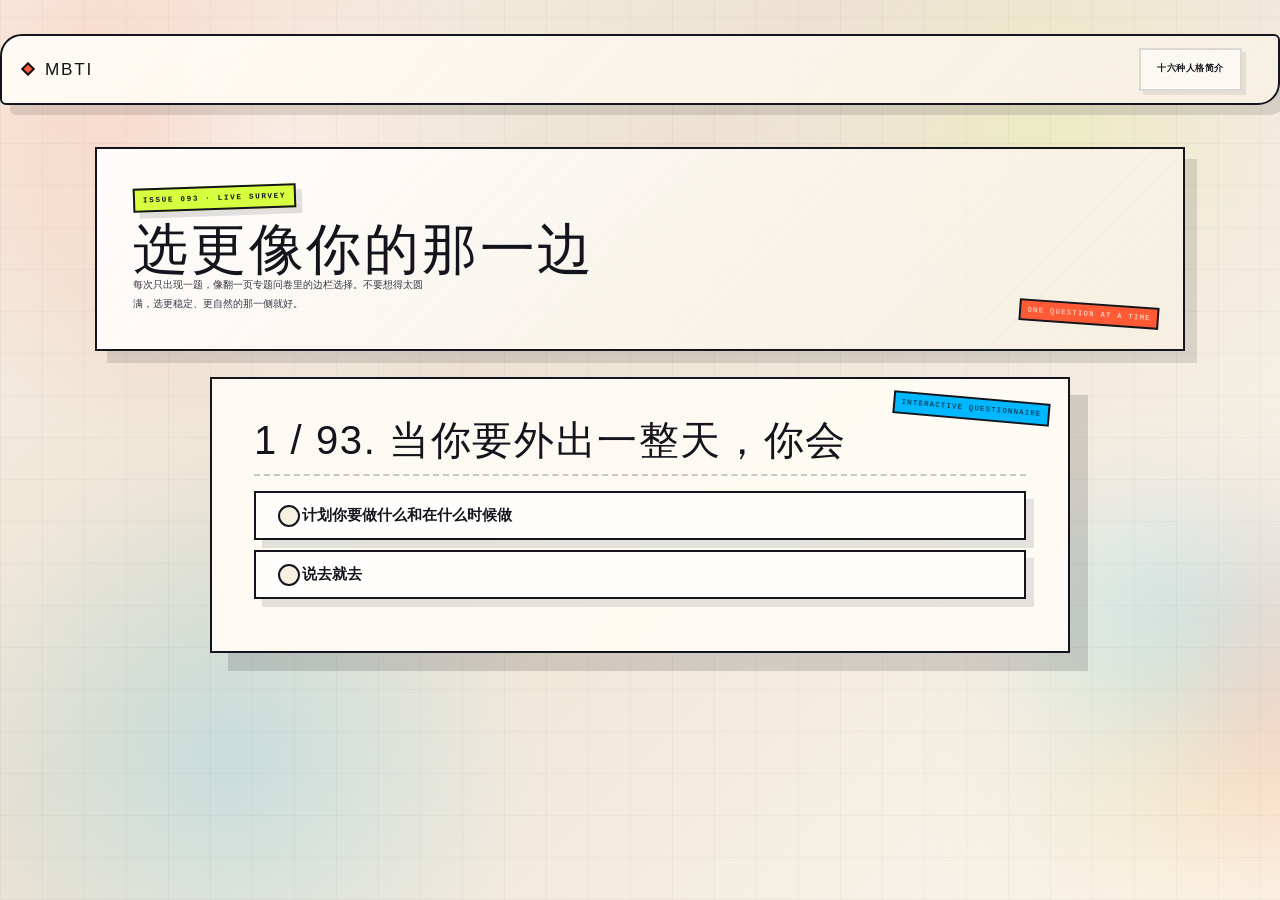
==== mbti-test.html @ ee1b79e9 "feat: Add initial project files for MBTI personality test website" ====
﻿<!doctype html>
<html lang="zh-CN">

<head>
    <meta charset="utf-8">
    <meta http-equiv="X-UA-Compatible" content="IE=edge">
    <meta name="description" content="MBTI 职业性格测试共 93 题，基于四个维度计算人格类型，并跳转到对应的人格解析页面。">
    <meta name="viewport" content="width=device-width, initial-scale=1.0">
    <meta name="keywords" content="MBTI,MBTI测试,职业性格测试,人格测试">
    <title>MBTI 职业性格测试 - 93 题</title>
    <link rel="shortcut icon" href="./static/img/favicon.ico">
    <link rel="stylesheet" href="./static/css/bootstrap.min.css">
    <link rel="stylesheet" href="./static/css/svgcheckbx.css">
    <link rel="stylesheet" href="./static/css/editorial-theme.css">
    <script defer src="./static/js/common/site-shell.js"></script>
    <script defer src="./static/js/common/data-loader.js"></script>
    <script defer src="./static/js/common/scoring.js"></script>
    <script defer src="./static/js/pages/mbti-test.js"></script>
</head>

<body class="page-test">
    <!-- 测试页只承载导航和题目容器，题目内容由 JS 动态生成。 -->
    <div class="navbar navbar-default test-nav">
        <div class="container">
            <div class="navbar-header">
                <a href="./index.html" class="navbar-brand">MBTI</a>
                <button class="navbar-toggle collapsed" type="button" data-toggle="collapse" data-target="#navbar-main"
                    aria-expanded="false"
                    aria-label="切换导航菜单">
                    <span class="icon-bar"></span>
                    <span class="icon-bar"></span>
                    <span class="icon-bar"></span>
                </button>
            </div>
            <div class="navbar-collapse collapse" id="navbar-main">
                <ul class="nav navbar-nav">
                    <li>
                        <a href="./personality-types.html">十六种人格简介</a>
                    </li>
                </ul>
            </div>
        </div>
    </div>

    <main class="container question-layout">
        <header class="survey-lead">
            <p class="issue-tag">Issue 093 · Live Survey</p>
            <h1>选更像你的那一边</h1>
            <p>每次只出现一题，像翻一页专题问卷里的边栏选择。不要想得太圆满，选更稳定、更自然的那一侧就好。</p>
        </header>

        <div class="questionbox">
            <!-- JS 会把 questions.json 渲染成一题一屏的单选表单。 -->
            <div class="flexWidth" id="mbtiquestion">
                <!-- topic -->
            </div>
        </div>
    </main>

</body>

</html>
---- static/css/svgcheckbx.css ----
/* 答题页选项样式：隐藏原生单选框，使用 SVG 描边动画表现选中状态。 */
*,
*:after,
*::before {
	-webkit-box-sizing: border-box;
	-moz-box-sizing: border-box;
	box-sizing: border-box;
}

body {
	-webkit-user-select: none;
	/* Chrome, Opera, Safari */
	-moz-user-select: none;
	/* Firefox */
	-ms-user-select: none;
	/* IE 10+ */
	user-select: none;
	/* Standard syntax */
}

/* 这里保留 ac-custom 作为命名空间，具体布局交由内部元素控制。 */

.ac-custom h2 {
	font-weight: 300;
	font-size: 2.5em;
	padding: 0 0 0.5em;
	color: #2c3e50;
}

.ac-custom ul,
.ac-custom ol {
	margin-left: 6%;
	list-style: none;
	padding: 0;
}

.ac-custom li {
	margin: 0 auto;
	padding: 2em 0;
	position: relative;
}

.ac-custom label {
	/* 文本左侧预留出图形控件的位置。 */
	display: inline-block;
	position: relative;
	font-size: 2em;
	padding: 0 0 0 60px;
	vertical-align: top;
	color: rgba(0, 0, 0, 0.5);
	cursor: pointer;
	-webkit-transition: color 0.3s;
	transition: color 0.3s;
}

.ac-custom input[type="checkbox"],
.ac-custom input[type="radio"],
.ac-custom label::before {
	width: 50px;
	height: 50px;
	top: 50%;
	left: 0;
	margin-top: -25px;
	position: absolute;
	cursor: pointer;
}

.ac-custom input[type="checkbox"],
.ac-custom input[type="radio"] {
	opacity: 0;
	-webkit-appearance: none;
	appearance: none;
	display: inline-block;
	vertical-align: middle;
	z-index: 100;
}

.ac-custom label::before {
	content: '';
	border: 4px solid #fff;
	-webkit-transition: opacity 0.3s;
	transition: opacity 0.3s;
}

.ac-radio label::before {
	border-radius: 50%;
}

.ac-custom input[type="checkbox"]:checked+label,
.ac-custom input[type="radio"]:checked+label {
	color: #fff;
}

.ac-custom input[type="checkbox"]:checked+label::before,
.ac-custom input[type="radio"]:checked+label::before {
	opacity: 0.8;
}

/* 通用 SVG 描边样式，所有动画路径都基于这套视觉规范。 */

.ac-custom svg {
	position: absolute;
	width: 40px;
	height: 40px;
	top: 50%;
	margin-top: -20px;
	left: 5px;
	pointer-events: none;
}

.ac-custom svg path {
	stroke: #fdfcd3;
	stroke-width: 13px;
	stroke-linecap: round;
	stroke-linejoin: round;
	fill: none;
}

/* 以下开始按控件类型细分尺寸和动画区域。 */

/* Circle */
.ac-circle input[type="checkbox"],
.ac-circle input[type="radio"],
.ac-circle label::before {
	width: 30px;
	height: 30px;
	margin-top: -15px;
	left: 10px;
	position: absolute;
}

.ac-circle label::before {
	background-color: #fff;
	border: none;
}

.ac-circle svg {
	width: 70px;
	height: 70px;
	margin-top: -35px;
	left: -10px;
}

.ac-circle svg path {
	stroke-width: 5px;
}

/* Box Fill */
.ac-boxfill svg path {
	stroke-width: 8px;
}

/* Swirl */
.ac-swirl svg path {
	stroke-width: 8px;
}

/* List */
.ac-list ol {
	list-style: decimal;
	list-style-position: inside;
}

.ac-list ol li {
	font-size: 2em;
	padding: 1em 1em 0 2em;
	text-indent: -40px;
}

.ac-list ol li label {
	font-size: 1em;
	text-indent: 0;
	padding-left: 30px;
}

.ac-list label::before {
	display: none;
}

.ac-list svg {
	width: 100%;
	height: 80px;
	left: 0;
	top: 1.2em;
	margin-top: 0px;
}

.ac-list svg path {
	stroke-width: 4px;
}

/* Media Queries */
@media screen and (max-width: 50em) {
	section {
		font-size: 80%;
	}

	.ac-custom h2 {
		font-size: 30px !important;
	}

	li {
		font-size: 70%;
	}

	.flexWidth {
		width: 100%;
		margin: 20px;
	}
}

@media screen and (min-width: 800px) {
	.flexWidth {
		width: 60%;
	}
}
---- static/css/editorial-theme.css ----
:root {
    --paper: #f7f0e3;
    --paper-deep: #eadcc6;
    --ink: #14151c;
    --ink-soft: #353743;
    --acid: #d6ff3f;
    --signal: #ff5a36;
    --electric: #00b8ff;
    --sun: #ffd24b;
    --panel-shadow: 12px 12px 0 rgba(20, 21, 28, 0.12);
    --panel-shadow-strong: 18px 18px 0 rgba(20, 21, 28, 0.15);
}

*,
*::before,
*::after {
    box-sizing: border-box;
}

html {
    background: var(--paper);
}

body {
    margin: 0;
    min-height: 100vh;
    overflow-x: hidden;
    color: var(--ink);
    font-family: Georgia, "Palatino Linotype", "Book Antiqua", Palatino, serif;
    background:
        radial-gradient(circle at 12% 12%, rgba(255, 90, 54, 0.18), transparent 24%),
        radial-gradient(circle at 82% 16%, rgba(214, 255, 63, 0.14), transparent 18%),
        radial-gradient(circle at 18% 84%, rgba(0, 184, 255, 0.16), transparent 24%),
        linear-gradient(135deg, #f8f2e8 0%, #ede2d2 38%, #fbf6ee 100%);
    position: relative;
}

body::before {
    content: "";
    position: fixed;
    inset: 0;
    z-index: 0;
    pointer-events: none;
    opacity: 0.88;
    background:
        repeating-linear-gradient(0deg, rgba(20, 21, 28, 0.03) 0 1px, transparent 1px 42px),
        repeating-linear-gradient(90deg, rgba(20, 21, 28, 0.03) 0 1px, transparent 1px 42px),
        radial-gradient(circle at 22% 18%, rgba(255, 255, 255, 0.6), transparent 20%);
}

body::after {
    content: "";
    position: fixed;
    right: -100px;
    bottom: 4%;
    width: 320px;
    height: 320px;
    z-index: 0;
    pointer-events: none;
    opacity: 0.3;
    filter: blur(72px);
    background: conic-gradient(from 90deg, rgba(255, 90, 54, 0.9), rgba(255, 210, 75, 0.7), rgba(0, 184, 255, 0.75), rgba(255, 90, 54, 0.9));
}

body > * {
    position: relative;
    z-index: 1;
}

a {
    color: inherit;
}

a:hover,
a:focus {
    text-decoration: none;
}

::selection {
    color: var(--ink);
    background: var(--acid);
}

.container {
    width: min(1120px, calc(100% - 32px));
    max-width: 1120px;
}

.page-home {
    padding-top: 18px;
}

.page-types,
.page-detail {
    padding-top: 18px;
}

.page-test {
    padding-top: 18px;
}

.navbar.navbar-default {
    margin: 16px auto 28px;
    border: 2px solid var(--ink);
    border-radius: 22px 6px 22px 6px;
    background:
        linear-gradient(135deg, rgba(255, 252, 246, 0.94), rgba(247, 240, 227, 0.9)),
        repeating-linear-gradient(135deg, rgba(20, 21, 28, 0.03) 0 2px, transparent 2px 18px);
    box-shadow: 10px 10px 0 rgba(20, 21, 28, 0.12);
    overflow: hidden;
}

.navbar.navbar-fixed-top {
    top: 14px;
}

.navbar.navbar-default .container {
    width: auto;
    max-width: none;
    padding: 0 18px;
}

.navbar-header {
    position: relative;
}

.navbar-brand {
    display: inline-flex;
    align-items: center;
    color: var(--ink) !important;
    font-family: Impact, Haettenschweiler, "Arial Narrow Bold", sans-serif;
    font-size: 1.72rem;
    letter-spacing: 0.1em;
    text-transform: uppercase;
    position: relative;
    min-height: auto;
    height: auto;
    padding: 18px 0 18px 22px;
    line-height: 1;
    white-space: nowrap;
}

.navbar-brand::before {
    content: "";
    position: absolute;
    top: 50%;
    left: 0;
    width: 10px;
    height: 10px;
    border: 2px solid var(--ink);
    background: var(--signal);
    transform: translateY(-50%) rotate(45deg);
}

.navbar-brand::after {
    display: none;
}

.navbar-default .navbar-nav {
    margin: 0;
}

.navbar-default .navbar-nav > li {
    float: none;
}

.navbar-default .navbar-nav > li > a {
    margin: 12px 0 12px 12px;
    padding: 14px 16px;
    border: 2px solid rgba(20, 21, 28, 0.14);
    background: rgba(255, 255, 255, 0.52);
    box-shadow: 4px 4px 0 rgba(20, 21, 28, 0.08);
    color: var(--ink) !important;
    font-family: "Courier New", "Lucida Console", monospace;
    font-size: 0.9rem;
    font-weight: 700;
    letter-spacing: 0.06em;
    line-height: 1.2;
    text-align: center;
    text-transform: none;
    white-space: normal;
    max-width: 16em;
    transition: transform 0.2s ease, box-shadow 0.2s ease, background 0.2s ease, color 0.2s ease;
}

.navbar-default .navbar-nav > li > a:hover,
.navbar-default .navbar-nav > li > a:focus {
    color: var(--signal) !important;
    background: rgba(255, 255, 255, 0.86) !important;
    box-shadow: 8px 8px 0 rgba(255, 90, 54, 0.16);
    transform: translate(-3px, -3px) rotate(-1deg);
}

.navbar-default .navbar-collapse,
.navbar-default .navbar-form {
    border-color: transparent;
    box-shadow: none;
}

.navbar-default .navbar-toggle {
    margin-top: 10px;
    border: 2px solid var(--ink);
    border-radius: 10px;
    background: var(--paper) !important;
    box-shadow: 4px 4px 0 rgba(20, 21, 28, 0.08);
}

.navbar-default .navbar-toggle .icon-bar {
    height: 3px;
    background: var(--ink);
}

.issue-tag,
.eyebrow {
    display: inline-block;
    padding: 0.48rem 0.8rem;
    border: 2px solid var(--ink);
    background: var(--acid);
    box-shadow: 6px 6px 0 rgba(20, 21, 28, 0.12);
    color: var(--ink);
    font-family: "Courier New", "Lucida Console", monospace;
    font-size: 0.76rem;
    font-weight: 700;
    letter-spacing: 0.22em;
    text-transform: uppercase;
    transform: rotate(-2deg);
    animation: float-tag 6s ease-in-out infinite;
}

.secondary-link {
    display: inline-flex;
    align-items: center;
    justify-content: center;
    gap: 0.65rem;
    padding: 14px 18px;
    border: 2px solid var(--ink);
    background: rgba(255, 252, 246, 0.86);
    box-shadow: 8px 8px 0 rgba(20, 21, 28, 0.12);
    color: var(--ink);
    font-family: "Courier New", "Lucida Console", monospace;
    font-size: 0.8rem;
    font-weight: 700;
    letter-spacing: 0.18em;
    text-transform: uppercase;
    transform: rotate(1.4deg);
    transition: transform 0.2s ease, box-shadow 0.2s ease, background 0.2s ease;
}

.secondary-link:hover,
.secondary-link:focus {
    transform: translate(-4px, -4px) rotate(-0.6deg);
    box-shadow: 14px 14px 0 rgba(0, 184, 255, 0.24);
    background: #fffdf7;
}

.page-home .home-meta {
    display: flex;
    flex-wrap: wrap;
    align-items: center;
    gap: 14px;
    margin-bottom: 18px;
}

.page-home .home-nav {
    position: relative;
    margin-top: 0;
    margin-bottom: 18px;
}

.page-home .issue-note {
    margin: 0;
    color: var(--ink-soft);
    font-family: "Courier New", "Lucida Console", monospace;
    font-size: 0.9rem;
    letter-spacing: 0.12em;
    text-transform: uppercase;
}

.page-home .page-header {
    margin: 8px 0 34px;
    padding: clamp(28px, 5vw, 46px);
    border: 2px solid var(--ink);
    border-radius: 30px 4px 30px 4px;
    background:
        linear-gradient(135deg, rgba(255, 255, 255, 0.92), rgba(247, 240, 227, 0.72)),
        repeating-linear-gradient(135deg, rgba(20, 21, 28, 0.06) 0 2px, transparent 2px 18px);
    box-shadow: var(--panel-shadow-strong);
    overflow: hidden;
    position: relative;
}

.page-home .page-header::before {
    content: "MBTI 93-item test";
    position: absolute;
    right: 20px;
    top: 20px;
    padding: 0.45rem 0.75rem;
    border: 2px solid var(--ink);
    background: var(--signal);
    color: var(--paper);
    font-family: "Courier New", "Lucida Console", monospace;
    font-size: 0.72rem;
    letter-spacing: 0.22em;
    text-transform: uppercase;
    transform: rotate(5deg);
}

.page-home .page-header::after {
    content: "type guide";
    position: absolute;
    left: 24px;
    bottom: 20px;
    padding: 0.35rem 0.65rem;
    border: 2px solid var(--ink);
    background: var(--sun);
    color: var(--ink);
    font-family: "Courier New", "Lucida Console", monospace;
    font-size: 0.72rem;
    letter-spacing: 0.18em;
    text-transform: uppercase;
    transform: rotate(-4deg);
}

.page-home .content {
    display: flex;
    justify-content: center;
    font: 900 clamp(3.5rem, 12vw, 9rem) / 0.82 Impact, Haettenschweiler, "Arial Narrow Bold", sans-serif;
    letter-spacing: 0.06em;
}

.page-home .text {
    stroke-width: 9px;
    stroke-dasharray: 100 360;
}

.page-home .text:nth-child(5n + 1) {
    stroke: var(--signal);
}

.page-home .text:nth-child(5n + 2) {
    stroke: var(--sun);
}

.page-home .text:nth-child(5n + 3) {
    stroke: var(--paper);
}

.page-home .text:nth-child(5n + 4) {
    stroke: var(--electric);
}

.page-home .text:nth-child(5n + 5) {
    stroke: var(--ink);
}

.page-home .colortext .anim-shape:nth-child(1) {
    fill: var(--ink);
}

.page-home .colortext .anim-shape:nth-child(2) {
    fill: var(--electric);
}

.page-home .colortext .anim-shape:nth-child(3) {
    fill: var(--acid);
}

.page-home .colortext .anim-shape:nth-child(4) {
    fill: var(--sun);
}

.page-home .colortext .anim-shape:nth-child(5) {
    fill: var(--signal);
}

.page-home .shadow {
    transform: translate(18px, 18px);
}

.page-home .bs-docs-section {
    margin-top: 34px;
}

.page-home .bs-component {
    position: relative;
    padding: clamp(22px, 4vw, 36px);
    border: 2px solid var(--ink);
    background: rgba(255, 252, 246, 0.84);
    box-shadow: var(--panel-shadow);
}

.page-home .bs-component::before {
    content: "Before you enter";
    position: absolute;
    top: -18px;
    left: 20px;
    padding: 0.4rem 0.7rem;
    border: 2px solid var(--ink);
    background: var(--electric);
    color: var(--ink);
    font-family: "Courier New", "Lucida Console", monospace;
    font-size: 0.72rem;
    letter-spacing: 0.2em;
    text-transform: uppercase;
    transform: rotate(-3deg);
}

.page-home .bs-component h2,
.page-test .survey-lead h1,
.page-types .types-intro h1 {
    margin-top: 0;
    color: var(--ink);
    font-family: Impact, Haettenschweiler, "Arial Narrow Bold", sans-serif;
    letter-spacing: 0.05em;
    text-transform: uppercase;
}

.page-home .bs-component h2 {
    margin-bottom: 18px;
    font-size: clamp(2rem, 6vw, 3.7rem);
}

.page-home .bs-component p {
    max-width: 72ch;
    color: var(--ink-soft);
    font-size: 1.03rem;
    line-height: 1.85;
}

.page-home .home-actions {
    display: flex;
    flex-wrap: wrap;
    align-items: center;
    gap: 18px;
    margin: 32px 0 84px;
}

.page-home .a-btn {
    position: relative;
    left: auto;
    width: auto;
    height: auto;
    margin: 0;
    margin-left: 0;
    padding: 18px 28px;
    border: 2px solid var(--ink);
    border-radius: 999px 20px 999px 999px;
    background: var(--ink);
    box-shadow: 14px 14px 0 rgba(255, 90, 54, 0.48);
    display: inline-flex;
    align-items: center;
    gap: 14px;
    transition: transform 0.2s ease, box-shadow 0.2s ease, background 0.2s ease;
}

.page-home .a-btn span {
    position: static;
    display: block;
    width: auto;
    height: auto;
    padding: 0;
    color: var(--paper);
    font-family: Impact, Haettenschweiler, "Arial Narrow Bold", sans-serif;
    font-size: 1.2rem;
    line-height: 1.1;
    text-shadow: none;
    opacity: 1;
    transition: none;
}

.page-home .a-btn span:nth-child(1) {
    background: none;
    animation: none;
    color: var(--acid);
    font-family: "Courier New", "Lucida Console", monospace;
    font-size: 0.76rem;
    font-weight: 700;
    letter-spacing: 0.18em;
    text-transform: uppercase;
}

.page-home .a-btn span:nth-child(2) {
    font-size: clamp(1.45rem, 4vw, 2.2rem);
    letter-spacing: 0.05em;
}

.page-home .a-btn span:nth-child(3) {
    color: var(--sun);
    font-family: "Courier New", "Lucida Console", monospace;
    font-size: 0.82rem;
    font-weight: 700;
    letter-spacing: 0.18em;
    text-transform: uppercase;
}

.page-home .a-btn:hover,
.page-home .a-btn:focus {
    background: #181a23;
    box-shadow: 20px 20px 0 rgba(0, 184, 255, 0.46);
    transform: translate(-6px, -6px) rotate(-2deg);
}

.page-home .a-btn:hover span:nth-child(1),
.page-home .a-btn:hover span:nth-child(2),
.page-home .a-btn:hover span:nth-child(3) {
    animation: none;
    opacity: 1;
    margin-top: 0;
    transform: none;
}

.page-home .a-btn:active {
    transform: translate(-2px, -2px);
    box-shadow: 10px 10px 0 rgba(255, 210, 75, 0.52);
}

.page-test .test-nav {
    margin-bottom: 34px;
}

.page-test .survey-lead,
.page-types .types-intro {
    position: relative;
    overflow: hidden;
    margin: 8px auto 26px;
    padding: clamp(22px, 4vw, 36px);
    border: 2px solid var(--ink);
    background:
        linear-gradient(135deg, rgba(255, 255, 255, 0.92), rgba(247, 240, 227, 0.76)),
        repeating-linear-gradient(135deg, rgba(20, 21, 28, 0.05) 0 2px, transparent 2px 22px);
    box-shadow: var(--panel-shadow);
}

.page-test .survey-lead::after {
    content: "one question at a time";
    position: absolute;
    right: 24px;
    bottom: 24px;
    padding: 0.38rem 0.65rem;
    border: 2px solid var(--ink);
    background: var(--signal);
    color: var(--paper);
    font-family: "Courier New", "Lucida Console", monospace;
    font-size: 0.72rem;
    letter-spacing: 0.18em;
    text-transform: uppercase;
    transform: rotate(4deg);
}

.page-test .survey-lead h1 {
    margin: 0.38rem 0 0.3rem;
    font-size: clamp(2.8rem, 8vw, 5.5rem);
    line-height: 0.88;
}

.page-test .survey-lead p:last-child {
    max-width: 60ch;
    margin: 0;
    color: var(--ink-soft);
    font-size: 1rem;
    line-height: 1.85;
}

.page-test .question-layout {
    padding-bottom: 64px;
}

.page-test .questionbox {
    display: flex;
    align-items: flex-start;
    justify-content: center;
}

.page-test .flexWidth {
    width: min(860px, 100%);
}

.page-test #mbtiquestion > p {
    padding: 2rem;
    border: 2px solid var(--ink);
    background: rgba(255, 252, 246, 0.88);
    box-shadow: var(--panel-shadow);
}

.page-test .ac-custom {
    position: relative;
    overflow: hidden;
    padding: clamp(22px, 5vw, 42px);
    border: 2px solid var(--ink);
    background: rgba(255, 252, 246, 0.92);
    box-shadow: var(--panel-shadow-strong);
}

.page-test .ac-custom::before {
    content: "interactive questionnaire";
    position: absolute;
    top: 18px;
    right: 18px;
    padding: 0.42rem 0.65rem;
    border: 2px solid var(--ink);
    background: var(--electric);
    color: var(--ink);
    font-family: "Courier New", "Lucida Console", monospace;
    font-size: 0.72rem;
    letter-spacing: 0.18em;
    text-transform: uppercase;
    transform: rotate(5deg);
}

.page-test .ac-custom fieldset {
    min-width: 0;
    margin: 0;
    padding: 0;
    border: 0;
}

.page-test .ac-custom legend {
    width: 100%;
    margin: 0;
    padding: 0 0 1.5rem;
    border-bottom: 2px dashed rgba(20, 21, 28, 0.22);
    color: var(--ink);
    font-family: Impact, Haettenschweiler, "Arial Narrow Bold", sans-serif;
    font-size: clamp(2.2rem, 6vw, 4rem) !important;
    line-height: 0.95;
    letter-spacing: 0.04em;
    text-transform: uppercase;
}

.page-test .ac-custom ul {
    margin: 1.5rem 0 0;
}

.page-test .ac-custom li {
    margin: 0 0 1rem;
    padding: 0;
}

.page-test .ac-custom label {
    display: block;
    padding: 1.2rem 1.2rem 1.2rem 4.6rem;
    border: 2px solid var(--ink);
    background: rgba(255, 255, 255, 0.72);
    box-shadow: 8px 8px 0 rgba(20, 21, 28, 0.11);
    color: var(--ink);
    font-size: clamp(1rem, 2.8vw, 1.45rem);
    line-height: 1.45;
    transition: transform 0.18s ease, box-shadow 0.18s ease, background 0.18s ease;
}

.page-test .ac-custom label:hover {
    transform: translate(-5px, -5px) rotate(-1deg);
    box-shadow: 14px 14px 0 rgba(255, 90, 54, 0.32);
    background: #fffdf7;
}

.page-test .ac-circle input[type="checkbox"],
.page-test .ac-circle input[type="radio"],
.page-test .ac-circle label::before {
    width: 22px;
    height: 22px;
    margin-top: -11px;
    left: 22px;
}

.page-test .ac-circle label::before {
    border: 2px solid var(--ink);
    background: var(--paper);
}

.page-test .ac-circle svg {
    width: 64px;
    height: 64px;
    margin-top: -32px;
    left: 3px;
}

.page-test .ac-custom svg path {
    stroke: var(--ink);
    stroke-width: 4px;
}

.page-test .ac-custom input[type="checkbox"]:checked + label,
.page-test .ac-custom input[type="radio"]:checked + label {
    color: var(--ink);
    background: linear-gradient(135deg, rgba(214, 255, 63, 0.35), rgba(255, 210, 75, 0.32));
    box-shadow: 12px 12px 0 rgba(0, 184, 255, 0.22);
}

.page-test .ac-custom input[type="radio"]:focus + label {
    outline: 3px solid rgba(0, 184, 255, 0.36);
    outline-offset: 4px;
}

.page-types .types-intro {
    margin-bottom: 32px;
}

.page-types .types-intro::after {
    content: "16 covers / 16 signals";
    position: absolute;
    right: 24px;
    bottom: 24px;
    padding: 0.38rem 0.65rem;
    border: 2px solid var(--ink);
    background: var(--signal);
    color: var(--paper);
    font-family: "Courier New", "Lucida Console", monospace;
    font-size: 0.72rem;
    letter-spacing: 0.18em;
    text-transform: uppercase;
    transform: rotate(4deg);
}

.page-types .types-intro h1 {
    margin: 0.36rem 0 0.35rem;
    font-size: clamp(2.7rem, 7vw, 5.4rem);
    line-height: 0.9;
}

.page-types .types-intro p:last-child {
    max-width: 60ch;
    margin: 0;
    color: var(--ink-soft);
    font-size: 1rem;
    line-height: 1.82;
}

.page-types .grid {
    width: 100%;
    max-width: none;
    margin: 0 auto 92px;
    display: grid;
    grid-template-columns: repeat(4, minmax(0, 1fr));
    gap: 24px;
}

.page-types .grid a {
    float: none;
    display: block;
    width: 100%;
    max-width: none;
    color: var(--ink);
    position: relative;
    transform: rotate(-1.5deg);
    transition: transform 0.22s ease, filter 0.22s ease;
}

.page-types .grid a:nth-child(odd) {
    margin: 0;
}

.page-types .grid a:nth-child(4n + 2) {
    transform: rotate(1.6deg);
}

.page-types .grid a:nth-child(4n + 3) {
    transform: rotate(-2.2deg);
}

.page-types .grid a:nth-child(4n + 4) {
    transform: rotate(2.1deg);
}

.page-types .grid figure {
    min-height: 370px;
    margin: 0;
    border: 2px solid var(--ink);
    background: rgba(255, 252, 246, 0.88);
    box-shadow: var(--panel-shadow);
}

.page-types .grid figure::after {
    content: "click to open";
    position: absolute;
    top: 14px;
    right: 14px;
    z-index: 12;
    padding: 0.36rem 0.55rem;
    border: 2px solid var(--ink);
    background: var(--acid);
    color: var(--ink);
    font-family: "Courier New", "Lucida Console", monospace;
    font-size: 0.68rem;
    letter-spacing: 0.16em;
    text-transform: uppercase;
    transform: rotate(6deg);
}

.page-types .grid img {
    width: 100%;
    height: 250px;
    object-fit: cover;
    opacity: 0.92;
    filter: grayscale(0.16) contrast(1.08) saturate(0.9);
    mix-blend-mode: multiply;
}

.page-types .grid svg {
    top: auto;
    bottom: 118px;
    height: 160px;
}

.page-types .grid svg path {
    fill: rgba(247, 240, 227, 0.95);
}

.page-types .grid figcaption {
    position: relative;
    padding: 18px 18px 24px;
    min-height: 180px;
    display: flex;
    flex-direction: column;
    justify-content: flex-end;
    background: linear-gradient(180deg, transparent 0, rgba(247, 240, 227, 0.58) 18%, rgba(247, 240, 227, 0.97) 100%);
}

.page-types .grid figcaption h2 {
    margin: 0 0 12px;
    color: var(--ink);
    font-family: Impact, Haettenschweiler, "Arial Narrow Bold", sans-serif;
    font-size: clamp(2rem, 4vw, 3rem);
    letter-spacing: 0.08em;
    transform: none;
}

.page-types .grid figcaption p {
    margin: 0 0 18px;
    padding: 0;
    color: var(--ink-soft);
    font-family: "Courier New", "Lucida Console", monospace;
    font-size: 0.8rem;
    letter-spacing: 0.08em;
    line-height: 1.7;
    text-transform: uppercase;
    transform: none;
    opacity: 1;
}

.page-types .grid figure .card-cta {
    position: static;
    width: fit-content;
    padding: 0.72rem 1rem;
    border: 2px solid var(--ink);
    background: var(--signal);
    box-shadow: 6px 6px 0 rgba(20, 21, 28, 0.12);
    color: var(--paper);
    font-family: "Courier New", "Lucida Console", monospace;
    font-size: 0.74rem;
    font-weight: 700;
    letter-spacing: 0.18em;
    text-transform: uppercase;
    transform: rotate(-1.4deg);
}

.page-types .grid a:hover {
    transform: translateY(-10px) rotate(0deg);
    filter: saturate(1.1);
}

.page-types .grid a:hover figure {
    box-shadow: 20px 20px 0 rgba(20, 21, 28, 0.16);
}

.page-types .grid a:hover figure img {
    opacity: 1;
}

.page-types .grid a:hover figcaption p {
    opacity: 1;
}

.page-types .grid a:hover .card-cta {
    transform: translate(4px, -4px) rotate(0deg);
    background: var(--ink);
}

.page-types .grid .grid-error {
    grid-column: 1 / -1;
    margin: 0;
    padding: 26px;
    border: 2px solid var(--ink);
    background: rgba(255, 252, 246, 0.86);
    box-shadow: var(--panel-shadow);
    color: var(--ink);
}

.page-detail .article {
    padding-top: 0;
}

.page-detail .header {
    min-height: 78vh;
    border: 2px solid var(--ink);
    background:
        linear-gradient(160deg, rgba(255, 255, 255, 0.92), rgba(247, 240, 227, 0.74)),
        radial-gradient(circle at 80% 18%, rgba(0, 184, 255, 0.14), transparent 20%),
        radial-gradient(circle at 20% 84%, rgba(255, 90, 54, 0.16), transparent 22%);
    box-shadow: var(--panel-shadow-strong);
    overflow: hidden;
}

.page-detail .header::before {
    content: "type dossier";
    position: absolute;
    top: 22px;
    left: 24px;
    padding: 0.42rem 0.72rem;
    border: 2px solid var(--ink);
    background: var(--acid);
    color: var(--ink);
    font-family: "Courier New", "Lucida Console", monospace;
    font-size: 0.72rem;
    letter-spacing: 0.2em;
    text-transform: uppercase;
    transform: rotate(-3deg);
}

.page-detail .header::after {
    content: "open the file";
    position: absolute;
    right: 24px;
    bottom: 24px;
    padding: 0.38rem 0.65rem;
    border: 2px solid var(--ink);
    background: var(--signal);
    color: var(--paper);
    font-family: "Courier New", "Lucida Console", monospace;
    font-size: 0.72rem;
    letter-spacing: 0.18em;
    text-transform: uppercase;
    transform: rotate(5deg);
}

.page-detail .title {
    width: min(820px, calc(100% - 48px));
    padding: clamp(24px, 4vw, 48px);
    border: 2px solid var(--ink);
    background: rgba(255, 252, 246, 0.88);
    box-shadow: var(--panel-shadow-strong);
    transform: translateX(-50%) translateY(-50%) rotate(-2deg);
}

.page-detail .title .eyebrow {
    margin-bottom: 16px;
}

.page-detail .title h1 {
    margin: 0;
    padding: 0 0 0.1em;
    color: var(--ink);
    font-family: Impact, Haettenschweiler, "Arial Narrow Bold", sans-serif;
    font-size: clamp(4rem, 10vw, 8.4rem);
    letter-spacing: 0.12em;
    text-shadow: 6px 6px 0 rgba(255, 90, 54, 0.16);
}

.page-detail .title p {
    margin: 0;
    padding: 0;
    color: var(--ink-soft);
    font-family: "Courier New", "Lucida Console", monospace;
    font-size: clamp(0.9rem, 2vw, 1.1rem);
    letter-spacing: 0.18em;
    line-height: 1.6;
    text-transform: uppercase;
}

.page-detail button.trigger {
    left: 50%;
    bottom: 24px;
    width: 96px;
    height: 96px;
    margin-left: 0;
    border: 2px solid var(--ink);
    border-radius: 50% 50% 0 50%;
    background: var(--acid);
    box-shadow: 12px 12px 0 rgba(20, 21, 28, 0.14);
    display: flex;
    align-items: center;
    justify-content: center;
    transform: translateX(-50%) rotate(8deg);
    transition: transform 0.2s ease, box-shadow 0.2s ease, opacity 0.3s ease;
}

.page-detail button.trigger::before {
    left: 50%;
    bottom: calc(100% + 12px);
    width: max-content;
    padding: 0.48rem 0.72rem;
    border: 2px solid var(--ink);
    background: var(--ink);
    color: var(--paper);
    font-family: "Courier New", "Lucida Console", monospace;
    font-size: 0.72rem;
    letter-spacing: 0.18em;
    text-transform: uppercase;
    transform: translateX(-50%) rotate(-4deg);
}

.page-detail button.trigger svg {
    width: 34px;
    height: 34px;
    color: var(--ink) !important;
}

.page-detail button.trigger:hover,
.page-detail button.trigger:focus {
    box-shadow: 18px 18px 0 rgba(255, 90, 54, 0.34);
    transform: translateX(-50%) translateY(-6px) rotate(2deg);
}

.page-detail .content {
    margin-top: -72px;
    padding: 0 0 6rem;
}

.page-detail .content > div {
    max-width: 960px;
    margin: 0 auto;
    padding: clamp(24px, 5vw, 52px);
    border: 2px solid var(--ink);
    background: rgba(255, 252, 246, 0.94);
    box-shadow: var(--panel-shadow-strong);
}

.page-detail #personality-content h3 {
    margin: 2.6rem 0 1rem;
    padding-top: 1rem;
    border-top: 2px solid var(--ink);
    color: var(--ink);
    font-family: Impact, Haettenschweiler, "Arial Narrow Bold", sans-serif;
    font-size: clamp(1.9rem, 4vw, 3.1rem);
    line-height: 0.95;
    letter-spacing: 0.05em;
    text-transform: uppercase;
}

.page-detail #personality-content h3:first-child {
    margin-top: 0;
    padding-top: 0;
    border-top: 0;
}

.page-detail #personality-content h3::after {
    content: "";
    display: block;
    width: 110px;
    height: 12px;
    margin-top: 0.55rem;
    border: 2px solid var(--ink);
    background: linear-gradient(90deg, var(--signal), var(--acid));
}

.page-detail #personality-content p {
    margin: 0 0 1.15rem;
    color: var(--ink-soft);
    font-size: 1.04rem;
    line-height: 1.95;
}

.page-detail #personality-content strong {
    color: var(--ink);
    background: linear-gradient(transparent 45%, rgba(255, 210, 75, 0.65) 45% 92%, transparent 92%);
}

.page-detail #personality-content ul,
.page-detail #personality-content ol {
    padding-left: 1.4rem;
}

footer,
.flashes {
    margin-top: 90px;
}

@keyframes float-tag {
    0%,
    100% {
        transform: rotate(-2deg) translateY(0);
    }

    50% {
        transform: rotate(-1deg) translateY(-4px);
    }
}

@media screen and (max-width: 991px) {
    .page-types .grid {
        grid-template-columns: repeat(2, minmax(0, 1fr));
    }

    .page-detail .title {
        width: min(760px, calc(100% - 32px));
    }

    .page-detail .content {
        margin-top: -46px;
    }
}

@media screen and (min-width: 768px) {
    .navbar.navbar-default .container {
        display: flex;
        align-items: center;
        justify-content: space-between;
        gap: 18px;
    }

    .navbar-header {
        float: none;
        flex: 0 0 auto;
        min-width: 0;
        padding-right: 0;
    }

    .navbar-default .navbar-collapse {
        flex: 1 1 auto;
        padding: 0;
        border-top: 0;
        box-shadow: none;
    }

    .navbar-default .navbar-collapse.collapse {
        display: block !important;
        height: auto !important;
        overflow: visible !important;
        padding-bottom: 0;
    }

    .navbar-default .navbar-nav {
        float: none;
        display: flex;
        justify-content: flex-end;
        align-items: center;
    }

    .navbar-default .navbar-toggle {
        display: none;
    }
}

@media screen and (max-width: 767px) {
    body::after {
        opacity: 0.16;
    }

    .container {
        width: calc(100% - 24px);
    }

    .page-home {
        padding-top: 12px;
    }

    .page-types,
    .page-detail {
        padding-top: 12px;
    }

    .navbar.navbar-fixed-top {
        top: 10px;
    }

    .navbar.navbar-default {
        margin-bottom: 20px;
    }

    .page-home .home-nav {
        margin-bottom: 18px;
    }

    .navbar-header {
        min-height: 64px;
        padding-right: 58px;
    }

    .navbar-brand {
        display: block;
        padding: 20px 0 18px 22px;
        font-size: 1.32rem;
        line-height: 1;
        letter-spacing: 0.08em;
        overflow: visible;
    }

    .navbar-brand::after {
        display: none;
    }

    .navbar-default .navbar-toggle {
        position: absolute;
        top: 50%;
        right: 0;
        margin: 0;
        width: 42px;
        height: 42px;
        padding: 8px 7px;
        transform: translateY(-50%);
        z-index: 2;
        box-shadow: none;
    }

    .navbar-default .navbar-collapse {
        border-top: 1px solid rgba(20, 21, 28, 0.12);
        padding: 8px 0 12px;
    }

    .navbar-default .navbar-nav > li > a {
        margin: 8px 0 0;
        padding: 12px 14px;
        font-size: 0.92rem;
        white-space: normal;
        word-break: keep-all;
        box-shadow: none;
    }

    .page-home .page-header::before,
    .page-home .page-header::after,
    .page-test .survey-lead::after,
    .page-types .types-intro::after,
    .page-detail .header::after {
        display: none;
    }

    .page-home .home-actions {
        flex-direction: column;
        align-items: stretch;
    }

    .page-home .a-btn,
    .secondary-link {
        width: 100%;
        justify-content: space-between;
    }

    .page-test .ac-custom::before {
        display: none;
    }

    .page-types .grid {
        grid-template-columns: 1fr;
    }

    .page-types .grid a {
        transform: none !important;
    }

    .page-detail .title {
        width: calc(100% - 24px);
        transform: translateX(-50%) translateY(-50%) rotate(-1deg);
    }

    .page-detail button.trigger {
        width: 84px;
        height: 84px;
    }

    .page-detail .content > div {
        padding: 24px 18px 34px;
    }
}

@media (prefers-reduced-motion: reduce) {
    .issue-tag,
    .eyebrow {
        animation: none !important;
    }

    .page-home .a-btn,
    .secondary-link,
    .page-test .ac-custom label,
    .page-types .grid a,
    .page-detail button.trigger {
        transition: none !important;
    }
}
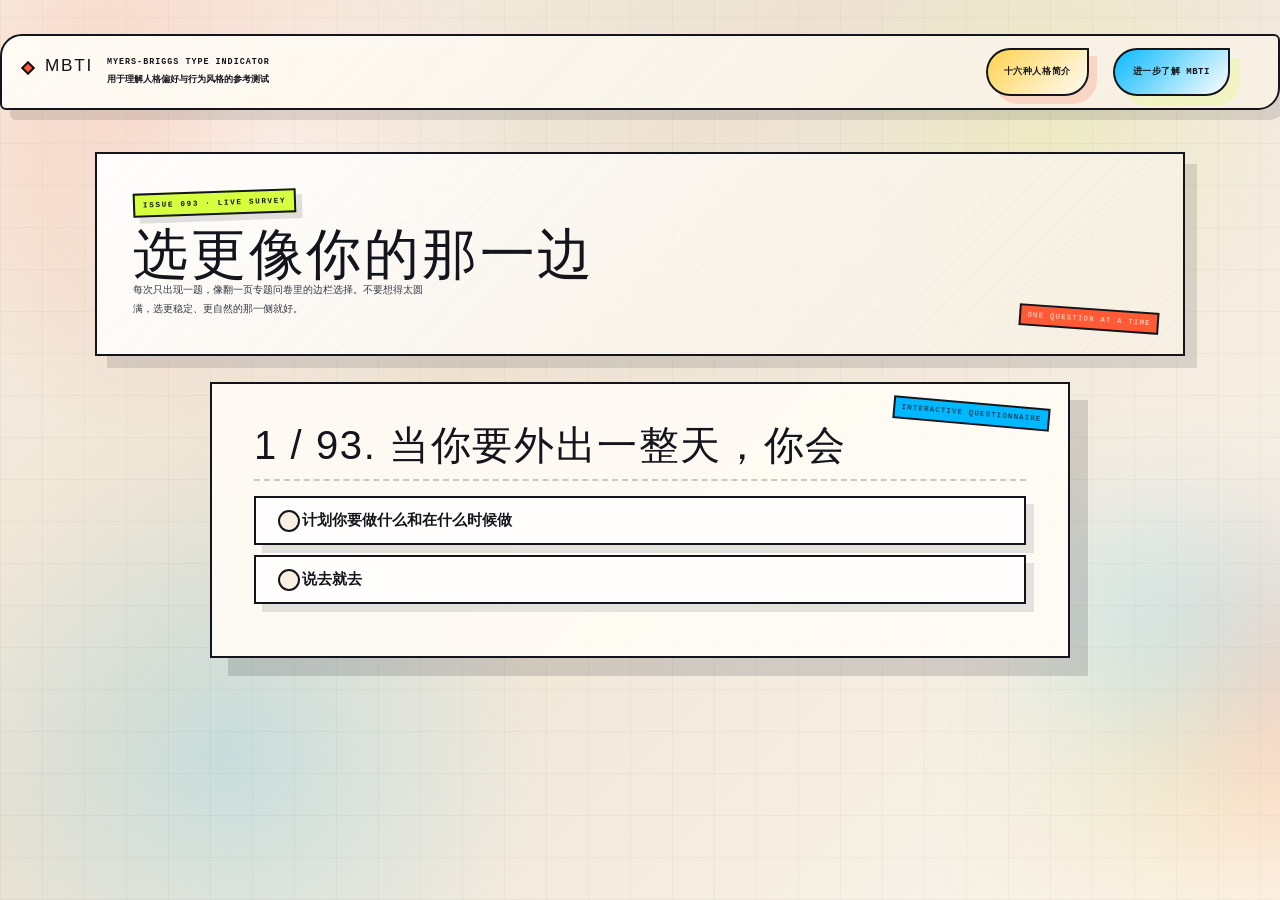
==== commit c5664fa7: "feat: Enhance navbar branding and add utility links across multiple pages" ====
--- a/mbti-test.html
+++ b/mbti-test.html
@@ -23,7 +23,13 @@
     <div class="navbar navbar-default test-nav">
         <div class="container">
             <div class="navbar-header">
-                <a href="./index.html" class="navbar-brand">MBTI</a>
+                <a href="./index.html" class="navbar-brand" aria-label="MBTI, Myers-Briggs Type Indicator，用于理解人格偏好与行为风格的参考测试">
+                    <span class="brand-mark">MBTI</span>
+                    <span class="brand-copy">
+                        <span class="brand-title">Myers-Briggs Type Indicator</span>
+                        <span class="brand-note">用于理解人格偏好与行为风格的参考测试</span>
+                    </span>
+                </a>
                 <button class="navbar-toggle collapsed" type="button" data-toggle="collapse" data-target="#navbar-main"
                     aria-expanded="false"
                     aria-label="切换导航菜单">
@@ -38,6 +44,9 @@
                         <a href="./personality-types.html">十六种人格简介</a>
                     </li>
                 </ul>
+                <div class="navbar-utility">
+                    <a class="brand-help" href="https://en.wikipedia.org/wiki/Myers%E2%80%93Briggs_Type_Indicator" target="_blank" rel="noopener noreferrer">进一步了解 MBTI</a>
+                </div>
             </div>
         </div>
     </div>
--- a/static/css/editorial-theme.css
+++ b/static/css/editorial-theme.css
@@ -126,34 +126,100 @@
 
 .navbar-brand {
     display: inline-flex;
-    align-items: center;
+    align-items: flex-start;
+    gap: 14px;
     color: var(--ink) !important;
+    position: relative;
+    min-height: auto;
+    height: auto;
+    max-width: 620px;
+    padding: 18px 18px 18px 22px;
+    line-height: 1;
+    white-space: normal;
+}
+
+.navbar-brand::before {
+    content: "";
+    position: absolute;
+    top: 24px;
+    left: 0;
+    width: 10px;
+    height: 10px;
+    border: 2px solid var(--ink);
+    background: var(--signal);
+    transform: rotate(45deg);
+}
+
+.navbar-brand::after {
+    display: none;
+}
+
+.navbar-brand:hover,
+.navbar-brand:focus {
+    color: var(--ink) !important;
+}
+
+.brand-mark {
+    flex: 0 0 auto;
     font-family: Impact, Haettenschweiler, "Arial Narrow Bold", sans-serif;
     font-size: 1.72rem;
     letter-spacing: 0.1em;
-    text-transform: uppercase;
-    position: relative;
-    min-height: auto;
-    height: auto;
-    padding: 18px 0 18px 22px;
     line-height: 1;
-    white-space: nowrap;
-}
-
-.navbar-brand::before {
-    content: "";
-    position: absolute;
-    top: 50%;
-    left: 0;
-    width: 10px;
-    height: 10px;
-    border: 2px solid var(--ink);
-    background: var(--signal);
-    transform: translateY(-50%) rotate(45deg);
-}
-
-.navbar-brand::after {
-    display: none;
+    text-transform: uppercase;
+}
+
+.brand-copy {
+    display: flex;
+    flex-direction: column;
+    gap: 4px;
+    min-width: 0;
+}
+
+.brand-title {
+    color: var(--ink);
+    font-family: "Courier New", "Lucida Console", monospace;
+    font-size: 0.84rem;
+    font-weight: 800;
+    letter-spacing: 0.12em;
+    line-height: 1.4;
+    text-transform: uppercase;
+    text-shadow: 1px 1px 0 rgba(255, 255, 255, 0.38);
+}
+
+.brand-note {
+    color: var(--ink);
+    font-family: Georgia, "Palatino Linotype", "Book Antiqua", Palatino, serif;
+    font-size: 0.92rem;
+    line-height: 1.45;
+    font-weight: 700;
+}
+
+.brand-help {
+    display: inline-flex;
+    align-items: center;
+    justify-content: center;
+    min-height: 48px;
+    padding: 12px 18px;
+    border: 2px solid var(--ink);
+    border-radius: 999px 16px 999px 999px;
+    background: linear-gradient(135deg, rgba(0, 184, 255, 0.96), rgba(255, 255, 255, 0.92));
+    box-shadow: 10px 10px 0 rgba(214, 255, 63, 0.2);
+    color: var(--ink) !important;
+    font-family: "Courier New", "Lucida Console", monospace;
+    font-size: 0.9rem;
+    font-weight: 700;
+    letter-spacing: 0.06em;
+    line-height: 1.2;
+    text-transform: none;
+    transition: transform 0.18s ease, background 0.18s ease, box-shadow 0.18s ease, color 0.18s ease;
+}
+
+.brand-help:hover,
+.brand-help:focus {
+    color: var(--ink) !important;
+    background: linear-gradient(135deg, rgba(214, 255, 63, 0.96), rgba(255, 210, 75, 0.96));
+    box-shadow: 14px 14px 0 rgba(255, 90, 54, 0.22);
+    transform: translate(-3px, -3px) rotate(-1deg);
 }
 
 .navbar-default .navbar-nav {
@@ -165,11 +231,16 @@
 }
 
 .navbar-default .navbar-nav > li > a {
+    display: inline-flex;
+    align-items: center;
+    justify-content: center;
+    min-height: 48px;
     margin: 12px 0 12px 12px;
     padding: 14px 16px;
-    border: 2px solid rgba(20, 21, 28, 0.14);
-    background: rgba(255, 255, 255, 0.52);
-    box-shadow: 4px 4px 0 rgba(20, 21, 28, 0.08);
+    border: 2px solid var(--ink);
+    border-radius: 999px 18px 999px 999px;
+    background: linear-gradient(135deg, rgba(255, 210, 75, 0.96), rgba(255, 252, 246, 0.9));
+    box-shadow: 8px 8px 0 rgba(255, 90, 54, 0.18);
     color: var(--ink) !important;
     font-family: "Courier New", "Lucida Console", monospace;
     font-size: 0.9rem;
@@ -185,9 +256,9 @@
 
 .navbar-default .navbar-nav > li > a:hover,
 .navbar-default .navbar-nav > li > a:focus {
-    color: var(--signal) !important;
-    background: rgba(255, 255, 255, 0.86) !important;
-    box-shadow: 8px 8px 0 rgba(255, 90, 54, 0.16);
+    color: var(--ink) !important;
+    background: linear-gradient(135deg, rgba(255, 90, 54, 0.94), rgba(255, 210, 75, 0.94)) !important;
+    box-shadow: 12px 12px 0 rgba(0, 184, 255, 0.2);
     transform: translate(-3px, -3px) rotate(-1deg);
 }
 
@@ -195,6 +266,12 @@
 .navbar-default .navbar-form {
     border-color: transparent;
     box-shadow: none;
+}
+
+.navbar-utility {
+    display: flex;
+    align-items: center;
+    margin: 12px 0 12px 12px;
 }
 
 .navbar-default .navbar-toggle {
@@ -1117,13 +1194,17 @@
 
     .navbar-default .navbar-collapse {
         flex: 1 1 auto;
+        display: flex !important;
+        align-items: center;
+        justify-content: flex-end;
+        gap: 12px;
         padding: 0;
         border-top: 0;
         box-shadow: none;
     }
 
     .navbar-default .navbar-collapse.collapse {
-        display: block !important;
+        display: flex !important;
         height: auto !important;
         overflow: visible !important;
         padding-bottom: 0;
@@ -1132,8 +1213,8 @@
     .navbar-default .navbar-nav {
         float: none;
         display: flex;
+        align-items: center;
         justify-content: flex-end;
-        align-items: center;
     }
 
     .navbar-default .navbar-toggle {
@@ -1172,21 +1253,53 @@
     }
 
     .navbar-header {
-        min-height: 64px;
+        min-height: 96px;
         padding-right: 58px;
     }
 
     .navbar-brand {
         display: block;
-        padding: 20px 0 18px 22px;
-        font-size: 1.32rem;
-        line-height: 1;
-        letter-spacing: 0.08em;
+        max-width: calc(100% - 4px);
+        padding: 16px 0 16px 22px;
         overflow: visible;
     }
 
     .navbar-brand::after {
         display: none;
+    }
+
+    .navbar-brand::before {
+        top: 22px;
+    }
+
+    .brand-mark {
+        display: block;
+        margin-bottom: 4px;
+        font-size: 1.28rem;
+        letter-spacing: 0.08em;
+    }
+
+    .brand-title {
+        display: block;
+        font-size: 0.7rem;
+        letter-spacing: 0.08em;
+    }
+
+    .brand-note {
+        display: block;
+        max-width: 28ch;
+        font-size: 0.8rem;
+        line-height: 1.45;
+        font-weight: 700;
+    }
+
+    .brand-help {
+        width: 100%;
+        min-height: 42px;
+        padding: 10px 14px;
+        font-size: 0.92rem;
+        letter-spacing: 0.06em;
+        box-shadow: none;
     }
 
     .navbar-default .navbar-toggle {
@@ -1205,6 +1318,11 @@
     .navbar-default .navbar-collapse {
         border-top: 1px solid rgba(20, 21, 28, 0.12);
         padding: 8px 0 12px;
+        display: block !important;
+    }
+
+    .navbar-utility {
+        margin: 8px 0 0;
     }
 
     .navbar-default .navbar-nav > li > a {
@@ -1214,6 +1332,7 @@
         white-space: normal;
         word-break: keep-all;
         box-shadow: none;
+        border-radius: 18px 10px 18px 18px;
     }
 
     .page-home .page-header::before,
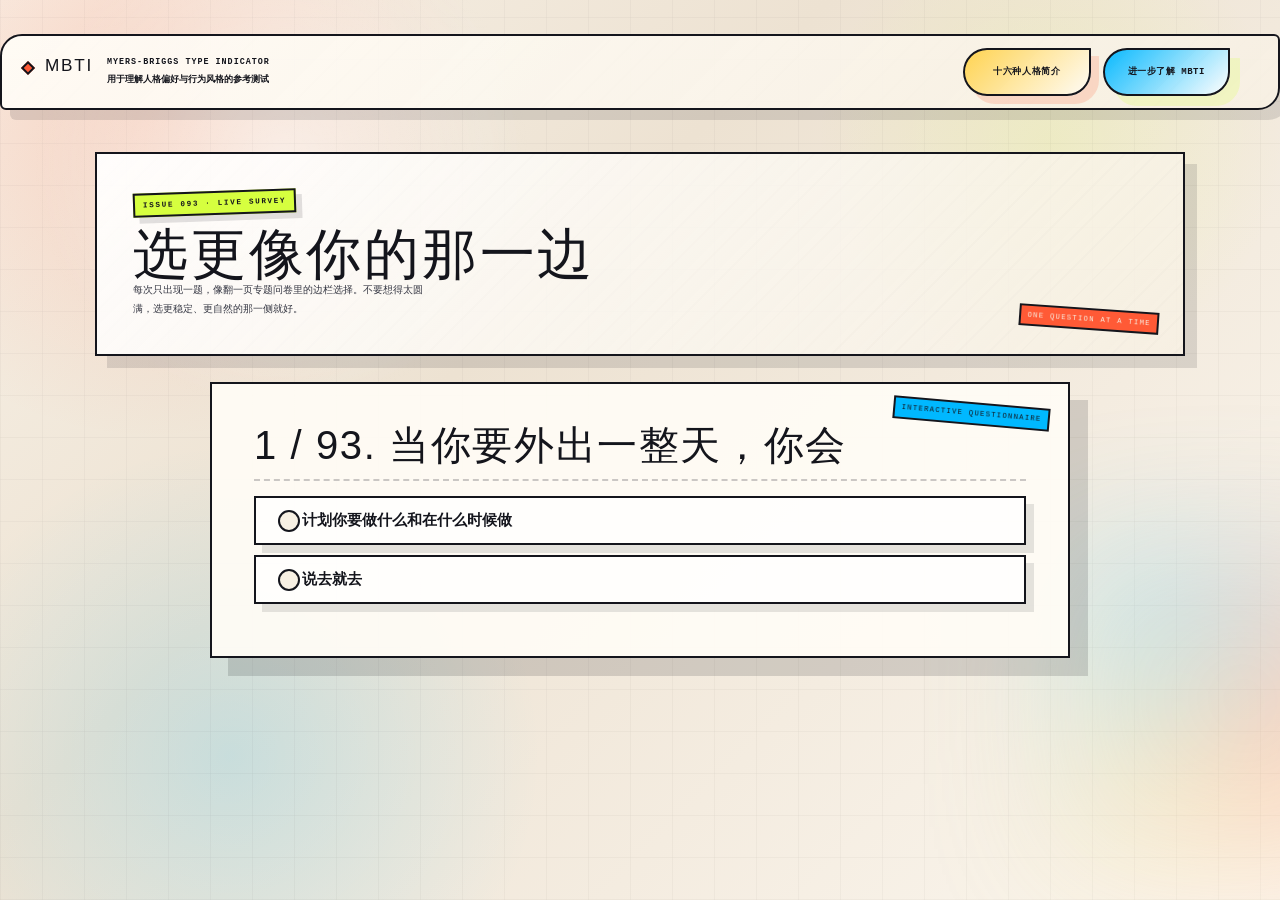
==== commit 24e86ff6: "feat: Remove site-shell.js and simplify navbar structure across multiple pages" ====
--- a/mbti-test.html
+++ b/mbti-test.html
@@ -12,7 +12,6 @@
     <link rel="stylesheet" href="./static/css/bootstrap.min.css">
     <link rel="stylesheet" href="./static/css/svgcheckbx.css">
     <link rel="stylesheet" href="./static/css/editorial-theme.css">
-    <script defer src="./static/js/common/site-shell.js"></script>
     <script defer src="./static/js/common/data-loader.js"></script>
     <script defer src="./static/js/common/scoring.js"></script>
     <script defer src="./static/js/pages/mbti-test.js"></script>
@@ -30,15 +29,8 @@
                         <span class="brand-note">用于理解人格偏好与行为风格的参考测试</span>
                     </span>
                 </a>
-                <button class="navbar-toggle collapsed" type="button" data-toggle="collapse" data-target="#navbar-main"
-                    aria-expanded="false"
-                    aria-label="切换导航菜单">
-                    <span class="icon-bar"></span>
-                    <span class="icon-bar"></span>
-                    <span class="icon-bar"></span>
-                </button>
             </div>
-            <div class="navbar-collapse collapse" id="navbar-main">
+            <div class="navbar-collapse">
                 <ul class="nav navbar-nav">
                     <li>
                         <a href="./personality-types.html">十六种人格简介</a>
--- a/static/css/editorial-theme.css
+++ b/static/css/editorial-theme.css
@@ -7,6 +7,9 @@
     --signal: #ff5a36;
     --electric: #00b8ff;
     --sun: #ffd24b;
+    --button-pill-min: 12.75rem;
+    --button-home-min: 18rem;
+    --button-card-min: 11.5rem;
     --panel-shadow: 12px 12px 0 rgba(20, 21, 28, 0.12);
     --panel-shadow-strong: 18px 18px 0 rgba(20, 21, 28, 0.15);
 }
@@ -199,6 +202,7 @@
     align-items: center;
     justify-content: center;
     min-height: 48px;
+    min-width: var(--button-pill-min);
     padding: 12px 18px;
     border: 2px solid var(--ink);
     border-radius: 999px 16px 999px 999px;
@@ -235,6 +239,7 @@
     align-items: center;
     justify-content: center;
     min-height: 48px;
+    min-width: var(--button-pill-min);
     margin: 12px 0 12px 12px;
     padding: 14px 16px;
     border: 2px solid var(--ink);
@@ -254,6 +259,10 @@
     transition: transform 0.2s ease, box-shadow 0.2s ease, background 0.2s ease, color 0.2s ease;
 }
 
+.navbar-default .navbar-nav > li:first-child > a {
+    margin-left: 0;
+}
+
 .navbar-default .navbar-nav > li > a:hover,
 .navbar-default .navbar-nav > li > a:focus {
     color: var(--ink) !important;
@@ -271,20 +280,7 @@
 .navbar-utility {
     display: flex;
     align-items: center;
-    margin: 12px 0 12px 12px;
-}
-
-.navbar-default .navbar-toggle {
-    margin-top: 10px;
-    border: 2px solid var(--ink);
-    border-radius: 10px;
-    background: var(--paper) !important;
-    box-shadow: 4px 4px 0 rgba(20, 21, 28, 0.08);
-}
-
-.navbar-default .navbar-toggle .icon-bar {
-    height: 3px;
-    background: var(--ink);
+    margin: 12px 0;
 }
 
 .issue-tag,
@@ -308,6 +304,8 @@
     display: inline-flex;
     align-items: center;
     justify-content: center;
+    min-height: 48px;
+    min-width: 15rem;
     gap: 0.65rem;
     padding: 14px 18px;
     border: 2px solid var(--ink);
@@ -335,7 +333,7 @@
     flex-wrap: wrap;
     align-items: center;
     gap: 14px;
-    margin-bottom: 18px;
+    margin-bottom: 14px;
 }
 
 .page-home .home-nav {
@@ -354,8 +352,10 @@
 }
 
 .page-home .page-header {
-    margin: 8px 0 34px;
-    padding: clamp(28px, 5vw, 46px);
+    display: grid;
+    gap: 18px;
+    margin: 8px 0 22px;
+    padding: clamp(30px, 5vw, 54px) clamp(24px, 4.5vw, 46px) clamp(34px, 5vw, 52px);
     border: 2px solid var(--ink);
     border-radius: 30px 4px 30px 4px;
     background:
@@ -401,8 +401,21 @@
 .page-home .content {
     display: flex;
     justify-content: center;
+    width: 100%;
+    margin-top: 10px;
     font: 900 clamp(3.5rem, 12vw, 9rem) / 0.82 Impact, Haettenschweiler, "Arial Narrow Bold", sans-serif;
     letter-spacing: 0.06em;
+}
+
+.page-home .hero-deck {
+    position: relative;
+    z-index: 1;
+    max-width: 42rem;
+    margin: 0 auto;
+    color: var(--ink-soft);
+    font-size: clamp(1rem, 1.85vw, 1.18rem);
+    line-height: 1.82;
+    text-align: center;
 }
 
 .page-home .text {
@@ -455,7 +468,7 @@
 }
 
 .page-home .bs-docs-section {
-    margin-top: 34px;
+    margin-top: 10px;
 }
 
 .page-home .bs-component {
@@ -507,9 +520,10 @@
 .page-home .home-actions {
     display: flex;
     flex-wrap: wrap;
-    align-items: center;
+    align-items: stretch;
+    justify-content: flex-start;
     gap: 18px;
-    margin: 32px 0 84px;
+    margin: 0 0 42px;
 }
 
 .page-home .a-btn {
@@ -517,6 +531,8 @@
     left: auto;
     width: auto;
     height: auto;
+    min-width: var(--button-home-min);
+    min-height: 78px;
     margin: 0;
     margin-left: 0;
     padding: 18px 28px;
@@ -526,6 +542,7 @@
     box-shadow: 14px 14px 0 rgba(255, 90, 54, 0.48);
     display: inline-flex;
     align-items: center;
+    justify-content: space-between;
     gap: 14px;
     transition: transform 0.2s ease, box-shadow 0.2s ease, background 0.2s ease;
 }
@@ -591,6 +608,14 @@
     box-shadow: 10px 10px 0 rgba(255, 210, 75, 0.52);
 }
 
+.page-home .secondary-link {
+    min-width: var(--button-home-min);
+    min-height: 78px;
+    padding: 18px 24px;
+    justify-content: center;
+    text-align: center;
+}
+
 .page-test .test-nav {
     margin-bottom: 34px;
 }
@@ -650,6 +675,7 @@
 
 .page-test .flexWidth {
     width: min(860px, 100%);
+    margin: 0 auto;
 }
 
 .page-test #mbtiquestion > p {
@@ -889,6 +915,7 @@
     min-height: 180px;
     display: flex;
     flex-direction: column;
+    gap: 12px;
     justify-content: flex-end;
     background: linear-gradient(180deg, transparent 0, rgba(247, 240, 227, 0.58) 18%, rgba(247, 240, 227, 0.97) 100%);
 }
@@ -903,7 +930,7 @@
 }
 
 .page-types .grid figcaption p {
-    margin: 0 0 18px;
+    margin: 0;
     padding: 0;
     color: var(--ink-soft);
     font-family: "Courier New", "Lucida Console", monospace;
@@ -917,7 +944,14 @@
 
 .page-types .grid figure .card-cta {
     position: static;
+    display: inline-flex;
+    align-items: center;
+    justify-content: center;
+    align-self: flex-start;
     width: fit-content;
+    min-width: var(--button-card-min);
+    min-height: 44px;
+    margin-top: auto;
     padding: 0.72rem 1rem;
     border: 2px solid var(--ink);
     background: var(--signal);
@@ -969,6 +1003,7 @@
 
 .page-detail .header {
     min-height: 78vh;
+    padding: 92px 0 172px;
     border: 2px solid var(--ink);
     background:
         linear-gradient(160deg, rgba(255, 255, 255, 0.92), rgba(247, 240, 227, 0.74)),
@@ -1012,43 +1047,87 @@
 
 .page-detail .title {
     width: min(820px, calc(100% - 48px));
-    padding: clamp(24px, 4vw, 48px);
-    border: 2px solid var(--ink);
-    background: rgba(255, 252, 246, 0.88);
+    display: grid;
+    gap: 12px;
+    justify-items: center;
+    padding: clamp(28px, 4.5vw, 54px) clamp(24px, 4.6vw, 52px) clamp(30px, 4.4vw, 48px);
+    border: 2px solid var(--ink);
+    background:
+        linear-gradient(145deg, rgba(255, 252, 246, 0.94), rgba(247, 240, 227, 0.88)),
+        repeating-linear-gradient(135deg, rgba(20, 21, 28, 0.03) 0 2px, transparent 2px 18px);
     box-shadow: var(--panel-shadow-strong);
     transform: translateX(-50%) translateY(-50%) rotate(-2deg);
 }
 
+.page-detail .title::before {
+    content: "";
+    position: absolute;
+    top: 0;
+    left: 0;
+    width: 100%;
+    height: 8px;
+    background: linear-gradient(90deg, var(--signal), var(--sun), var(--electric));
+}
+
 .page-detail .title .eyebrow {
-    margin-bottom: 16px;
+    margin-bottom: 2px;
+    justify-self: center;
 }
 
 .page-detail .title h1 {
     margin: 0;
-    padding: 0 0 0.1em;
+    padding: 0;
     color: var(--ink);
     font-family: Impact, Haettenschweiler, "Arial Narrow Bold", sans-serif;
     font-size: clamp(4rem, 10vw, 8.4rem);
     letter-spacing: 0.12em;
+    line-height: 0.92;
     text-shadow: 6px 6px 0 rgba(255, 90, 54, 0.16);
 }
 
 .page-detail .title p {
-    margin: 0;
+    margin: 0 auto;
     padding: 0;
+    max-width: 34rem;
     color: var(--ink-soft);
     font-family: "Courier New", "Lucida Console", monospace;
     font-size: clamp(0.9rem, 2vw, 1.1rem);
-    letter-spacing: 0.18em;
-    line-height: 1.6;
-    text-transform: uppercase;
+    letter-spacing: 0.14em;
+    line-height: 1.72;
+    text-transform: uppercase;
+    text-align: center;
+}
+
+.page-detail .hero-note {
+    display: inline-flex;
+    align-items: center;
+    justify-content: center;
+    min-height: 42px;
+    padding: 0.55rem 0.9rem;
+    border: 2px solid var(--ink);
+    background: rgba(255, 255, 255, 0.88);
+    box-shadow: 6px 6px 0 rgba(20, 21, 28, 0.1);
+    color: var(--ink) !important;
+    font-family: "Courier New", "Lucida Console", monospace;
+    font-size: 0.74rem !important;
+    font-weight: 700;
+    letter-spacing: 0.14em !important;
+    line-height: 1.45 !important;
+    text-transform: uppercase;
+}
+
+.page-detail .intro-effect-jam3 .header p.subline,
+.page-detail .intro-effect-jam3 .header p.hero-note {
+    opacity: 1;
+    -webkit-transform: translateY(0);
+    transform: translateY(0);
 }
 
 .page-detail button.trigger {
     left: 50%;
-    bottom: 24px;
-    width: 96px;
-    height: 96px;
+    bottom: 26px;
+    width: 102px;
+    height: 102px;
     margin-left: 0;
     border: 2px solid var(--ink);
     border-radius: 50% 50% 0 50%;
@@ -1063,15 +1142,15 @@
 
 .page-detail button.trigger::before {
     left: 50%;
-    bottom: calc(100% + 12px);
+    bottom: calc(100% + 14px);
     width: max-content;
     padding: 0.48rem 0.72rem;
     border: 2px solid var(--ink);
     background: var(--ink);
     color: var(--paper);
     font-family: "Courier New", "Lucida Console", monospace;
-    font-size: 0.72rem;
-    letter-spacing: 0.18em;
+    font-size: 0.74rem;
+    letter-spacing: 0.16em;
     text-transform: uppercase;
     transform: translateX(-50%) rotate(-4deg);
 }
@@ -1089,7 +1168,7 @@
 }
 
 .page-detail .content {
-    margin-top: -72px;
+    margin-top: -60px;
     padding: 0 0 6rem;
 }
 
@@ -1203,23 +1282,12 @@
         box-shadow: none;
     }
 
-    .navbar-default .navbar-collapse.collapse {
-        display: flex !important;
-        height: auto !important;
-        overflow: visible !important;
-        padding-bottom: 0;
-    }
-
     .navbar-default .navbar-nav {
         float: none;
         display: flex;
         align-items: center;
         justify-content: flex-end;
     }
-
-    .navbar-default .navbar-toggle {
-        display: none;
-    }
 }
 
 @media screen and (max-width: 767px) {
@@ -1254,7 +1322,7 @@
 
     .navbar-header {
         min-height: 96px;
-        padding-right: 58px;
+        padding-right: 0;
     }
 
     .navbar-brand {
@@ -1294,44 +1362,43 @@
     }
 
     .brand-help {
-        width: 100%;
-        min-height: 42px;
-        padding: 10px 14px;
+        width: auto;
+        min-height: 48px;
+        min-width: 11.75rem;
+        padding: 12px 18px;
         font-size: 0.92rem;
         letter-spacing: 0.06em;
-        box-shadow: none;
-    }
-
-    .navbar-default .navbar-toggle {
-        position: absolute;
-        top: 50%;
-        right: 0;
-        margin: 0;
-        width: 42px;
-        height: 42px;
-        padding: 8px 7px;
-        transform: translateY(-50%);
-        z-index: 2;
-        box-shadow: none;
+        box-shadow: 8px 8px 0 rgba(214, 255, 63, 0.16);
     }
 
     .navbar-default .navbar-collapse {
-        border-top: 1px solid rgba(20, 21, 28, 0.12);
-        padding: 8px 0 12px;
-        display: block !important;
+        border-top: 0;
+        padding: 8px 0 10px;
+        display: flex !important;
+        flex-wrap: wrap;
+        align-items: center;
+        gap: 8px;
     }
 
     .navbar-utility {
         margin: 8px 0 0;
+        justify-content: flex-start;
+    }
+
+    .navbar-default .navbar-nav {
+        display: flex;
+        flex-wrap: wrap;
+        align-items: center;
     }
 
     .navbar-default .navbar-nav > li > a {
-        margin: 8px 0 0;
+        min-width: 11.75rem;
+        margin: 8px 8px 0 0;
         padding: 12px 14px;
         font-size: 0.92rem;
         white-space: normal;
         word-break: keep-all;
-        box-shadow: none;
+        box-shadow: 6px 6px 0 rgba(255, 90, 54, 0.14);
         border-radius: 18px 10px 18px 18px;
     }
 
@@ -1340,44 +1407,210 @@
     .page-test .survey-lead::after,
     .page-types .types-intro::after,
     .page-detail .header::after {
-        display: none;
+        display: block;
+        padding: 0.28rem 0.48rem;
+        font-size: 0.56rem;
+        letter-spacing: 0.1em;
+    }
+
+    .page-home .page-header::before {
+        top: 14px;
+        right: 14px;
+        transform: rotate(3deg);
+    }
+
+    .page-home .page-header::after {
+        left: 14px;
+        bottom: 14px;
+        transform: rotate(-3deg);
+    }
+
+    .page-test .survey-lead::after,
+    .page-types .types-intro::after {
+        right: 14px;
+        bottom: 14px;
+        transform: rotate(3deg);
+    }
+
+    .page-detail .header::after {
+        right: 14px;
+        bottom: 14px;
+        transform: rotate(4deg);
     }
 
     .page-home .home-actions {
-        flex-direction: column;
-        align-items: stretch;
-    }
-
-    .page-home .a-btn,
+        flex-direction: row;
+        flex-wrap: wrap;
+        align-items: flex-start;
+        gap: 14px;
+        margin: 0 0 30px;
+    }
+
+    .page-home .a-btn {
+        width: auto;
+        min-width: 16.5rem;
+        max-width: 100%;
+        align-self: flex-start;
+        justify-content: space-between;
+    }
+
     .secondary-link {
-        width: 100%;
-        justify-content: space-between;
+        width: auto;
+        min-width: 16.5rem;
+        max-width: 100%;
+        align-self: flex-start;
+        justify-content: center;
+    }
+
+    .page-home .page-header {
+        gap: 12px;
+        margin-bottom: 18px;
+        padding: 28px 18px 30px;
+    }
+
+    .page-home .content {
+        margin-top: 8px;
+    }
+
+    .page-home .hero-deck {
+        max-width: 31ch;
+        font-size: 0.96rem;
+        line-height: 1.72;
+    }
+
+    .page-home .bs-docs-section {
+        margin-top: 4px;
     }
 
     .page-test .ac-custom::before {
-        display: none;
-    }
-
+        display: block;
+        top: 12px;
+        right: 12px;
+        padding: 0.28rem 0.46rem;
+        font-size: 0.56rem;
+        letter-spacing: 0.1em;
+        transform: rotate(3deg);
+    }
+
+    .page-types .grid {
+        grid-template-columns: repeat(2, minmax(0, 1fr));
+        gap: 16px;
+    }
+
+    .page-types .grid a {
+        transform: none !important;
+    }
+
+    .page-types .grid figure {
+        min-height: 326px;
+    }
+
+    .page-types .grid img {
+        height: 218px;
+    }
+
+    .page-types .grid figcaption {
+        min-height: 160px;
+        padding: 16px 14px 20px;
+    }
+
+    .page-types .grid figcaption h2 {
+        font-size: clamp(1.7rem, 6vw, 2.4rem);
+    }
+
+    .page-types .grid figcaption p {
+        font-size: 0.74rem;
+        line-height: 1.6;
+    }
+
+    .page-detail .header {
+        min-height: 74vh;
+        padding: 86px 0 148px;
+    }
+
+    .page-detail .title {
+        width: calc(100% - 16px);
+        gap: 10px;
+        padding: 24px 18px 26px;
+        transform: translateX(-50%) translateY(-50%) rotate(-1deg);
+    }
+
+    .page-detail .title h1 {
+        font-size: clamp(3.4rem, 15vw, 5.2rem);
+        letter-spacing: 0.08em;
+    }
+
+    .page-detail .title p {
+        font-size: 0.92rem;
+        letter-spacing: 0.12em;
+        line-height: 1.5;
+    }
+
+    .page-detail .hero-note {
+        min-height: 38px;
+        padding: 0.5rem 0.72rem;
+        font-size: 0.66rem !important;
+        letter-spacing: 0.1em !important;
+    }
+
+    .page-detail button.trigger {
+        bottom: 20px;
+        width: 92px;
+        height: 92px;
+    }
+
+    .page-detail .content {
+        margin-top: -56px;
+        padding: 0 0 5rem;
+    }
+
+    .page-detail .content > div {
+        padding: 28px 20px 40px;
+    }
+}
+
+@media screen and (max-width: 560px) {
     .page-types .grid {
         grid-template-columns: 1fr;
     }
 
-    .page-types .grid a {
+    .page-home .hero-deck {
+        max-width: 28ch;
+        font-size: 0.92rem;
+    }
+
+    .page-detail .title {
+        width: calc(100% - 12px);
+        padding: 22px 14px 24px;
+    }
+
+    .page-detail .title p {
+        max-width: 26ch;
+    }
+
+    .page-detail .hero-note {
+        max-width: 100%;
+        text-align: center;
+    }
+}
+
+@media (hover: none), (pointer: coarse) {
+    .page-test .ac-custom label {
+        -webkit-tap-highlight-color: transparent;
+        touch-action: manipulation;
+        transition: background 0.18s ease, box-shadow 0.18s ease, color 0.18s ease;
+    }
+
+    .page-test .ac-custom label:hover,
+    .page-test .ac-custom label:active {
         transform: none !important;
-    }
-
-    .page-detail .title {
-        width: calc(100% - 24px);
-        transform: translateX(-50%) translateY(-50%) rotate(-1deg);
-    }
-
-    .page-detail button.trigger {
-        width: 84px;
-        height: 84px;
-    }
-
-    .page-detail .content > div {
-        padding: 24px 18px 34px;
+        box-shadow: 8px 8px 0 rgba(20, 21, 28, 0.11);
+        background: rgba(255, 255, 255, 0.72);
+    }
+
+    .page-test .ac-custom input[type="checkbox"]:checked + label,
+    .page-test .ac-custom input[type="radio"]:checked + label {
+        transform: none !important;
     }
 }
 
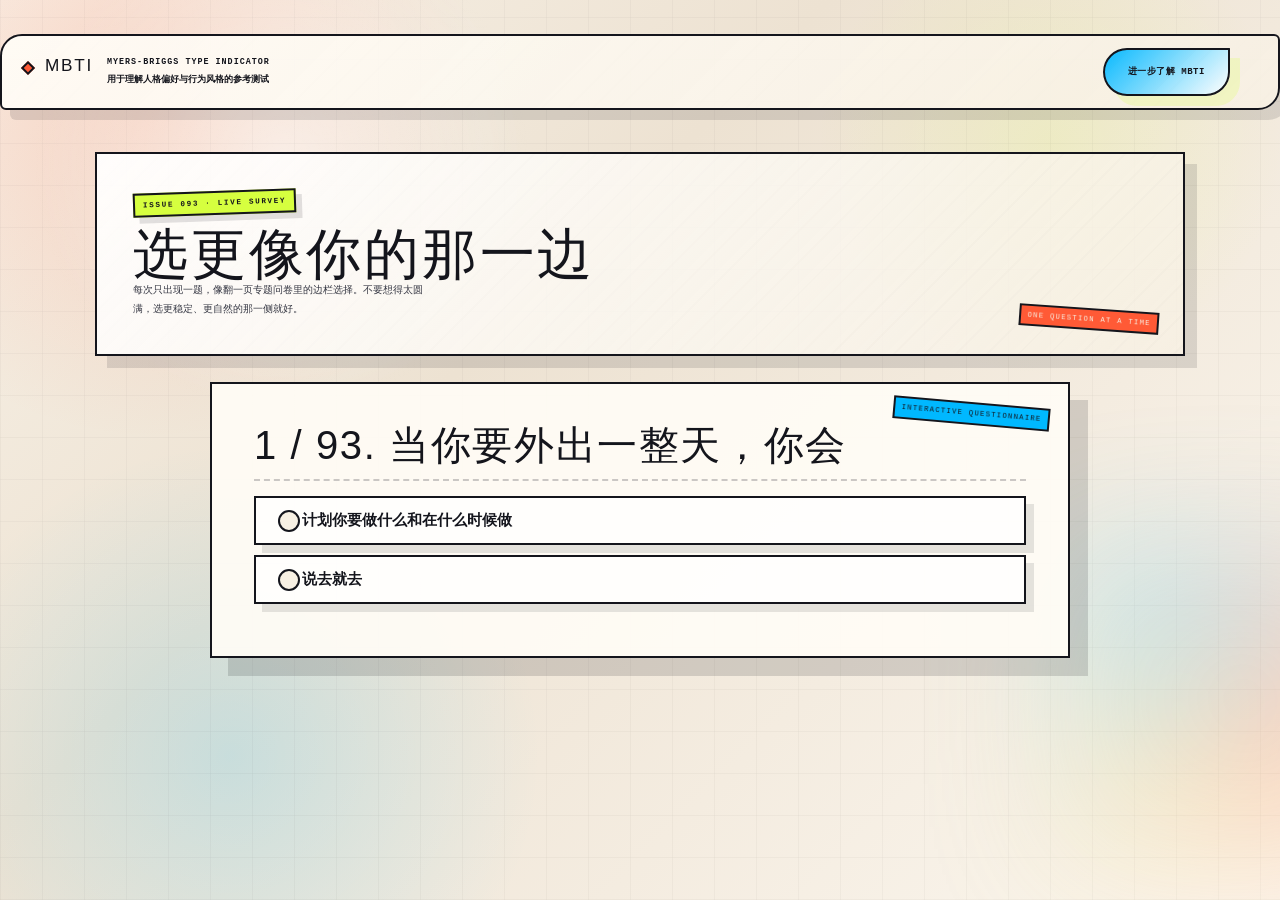
==== commit 26c84f39: "fix: Remove redundant navbar items and adjust CSS for improved layout and consistency across persona" ====
--- a/mbti-test.html
+++ b/mbti-test.html
@@ -31,11 +31,6 @@
                 </a>
             </div>
             <div class="navbar-collapse">
-                <ul class="nav navbar-nav">
-                    <li>
-                        <a href="./personality-types.html">十六种人格简介</a>
-                    </li>
-                </ul>
                 <div class="navbar-utility">
                     <a class="brand-help" href="https://en.wikipedia.org/wiki/Myers%E2%80%93Briggs_Type_Indicator" target="_blank" rel="noopener noreferrer">进一步了解 MBTI</a>
                 </div>
--- a/static/css/editorial-theme.css
+++ b/static/css/editorial-theme.css
@@ -353,9 +353,9 @@
 
 .page-home .page-header {
     display: grid;
-    gap: 18px;
+    gap: 20px;
     margin: 8px 0 22px;
-    padding: clamp(30px, 5vw, 54px) clamp(24px, 4.5vw, 46px) clamp(34px, 5vw, 52px);
+    padding: clamp(30px, 5vw, 54px) clamp(24px, 4.5vw, 46px) clamp(56px, 6.5vw, 74px);
     border: 2px solid var(--ink);
     border-radius: 30px 4px 30px 4px;
     background:
@@ -418,6 +418,70 @@
     text-align: center;
 }
 
+.page-home .hero-guidance {
+    position: relative;
+    z-index: 1;
+    width: min(100%, 900px);
+    margin: 0 auto;
+    padding: 20px 22px 22px;
+    border: 2px solid var(--ink);
+    background:
+        linear-gradient(135deg, rgba(255, 252, 246, 0.94), rgba(247, 240, 227, 0.86)),
+        repeating-linear-gradient(135deg, rgba(20, 21, 28, 0.03) 0 2px, transparent 2px 18px);
+    box-shadow: var(--panel-shadow);
+}
+
+.page-home .hero-guidance::before {
+    content: "Before you start";
+    position: absolute;
+    top: -18px;
+    left: 18px;
+    padding: 0.4rem 0.7rem;
+    border: 2px solid var(--ink);
+    background: var(--electric);
+    color: var(--ink);
+    font-family: "Courier New", "Lucida Console", monospace;
+    font-size: 0.72rem;
+    letter-spacing: 0.18em;
+    text-transform: uppercase;
+    transform: rotate(-2.5deg);
+}
+
+.page-home .hero-guidance-label {
+    display: inline-flex;
+    align-items: center;
+    margin: 0 0 14px;
+    padding: 0.42rem 0.72rem;
+    border: 2px solid var(--ink);
+    background: var(--acid);
+    box-shadow: 5px 5px 0 rgba(20, 21, 28, 0.12);
+    color: var(--ink);
+    font-family: "Courier New", "Lucida Console", monospace;
+    font-size: 0.76rem;
+    font-weight: 700;
+    letter-spacing: 0.16em;
+    text-transform: uppercase;
+}
+
+.page-home .hero-guidance-list {
+    display: grid;
+    grid-template-columns: repeat(auto-fit, minmax(180px, 1fr));
+    gap: 12px;
+    margin: 0;
+    padding: 0;
+    list-style: none;
+}
+
+.page-home .hero-guidance-list li {
+    min-height: 100%;
+    padding: 14px 16px;
+    border: 1px solid rgba(20, 21, 28, 0.16);
+    background: rgba(255, 255, 255, 0.72);
+    color: var(--ink-soft);
+    font-size: 0.97rem;
+    line-height: 1.72;
+}
+
 .page-home .text {
     stroke-width: 9px;
     stroke-dasharray: 100 360;
@@ -467,35 +531,6 @@
     transform: translate(18px, 18px);
 }
 
-.page-home .bs-docs-section {
-    margin-top: 10px;
-}
-
-.page-home .bs-component {
-    position: relative;
-    padding: clamp(22px, 4vw, 36px);
-    border: 2px solid var(--ink);
-    background: rgba(255, 252, 246, 0.84);
-    box-shadow: var(--panel-shadow);
-}
-
-.page-home .bs-component::before {
-    content: "Before you enter";
-    position: absolute;
-    top: -18px;
-    left: 20px;
-    padding: 0.4rem 0.7rem;
-    border: 2px solid var(--ink);
-    background: var(--electric);
-    color: var(--ink);
-    font-family: "Courier New", "Lucida Console", monospace;
-    font-size: 0.72rem;
-    letter-spacing: 0.2em;
-    text-transform: uppercase;
-    transform: rotate(-3deg);
-}
-
-.page-home .bs-component h2,
 .page-test .survey-lead h1,
 .page-types .types-intro h1 {
     margin-top: 0;
@@ -503,27 +538,16 @@
     font-family: Impact, Haettenschweiler, "Arial Narrow Bold", sans-serif;
     letter-spacing: 0.05em;
     text-transform: uppercase;
-}
-
-.page-home .bs-component h2 {
-    margin-bottom: 18px;
-    font-size: clamp(2rem, 6vw, 3.7rem);
-}
-
-.page-home .bs-component p {
-    max-width: 72ch;
-    color: var(--ink-soft);
-    font-size: 1.03rem;
-    line-height: 1.85;
 }
 
 .page-home .home-actions {
     display: flex;
     flex-wrap: wrap;
     align-items: stretch;
-    justify-content: flex-start;
+    justify-content: center;
     gap: 18px;
-    margin: 0 0 42px;
+    width: 100%;
+    margin: 2px auto 0;
 }
 
 .page-home .a-btn {
@@ -1421,7 +1445,7 @@
 
     .page-home .page-header::after {
         left: 14px;
-        bottom: 14px;
+        bottom: 12px;
         transform: rotate(-3deg);
     }
 
@@ -1438,48 +1462,144 @@
         transform: rotate(4deg);
     }
 
+    .page-home .home-meta {
+        justify-content: center;
+        gap: 10px;
+        margin-bottom: 10px;
+        text-align: center;
+    }
+
+    .page-home .issue-note {
+        max-width: 24ch;
+        font-size: 0.82rem;
+        letter-spacing: 0.08em;
+    }
+
     .page-home .home-actions {
-        flex-direction: row;
-        flex-wrap: wrap;
-        align-items: flex-start;
+        display: grid;
+        grid-template-columns: 1fr;
+        width: min(100%, 18.75rem);
+        gap: 10px;
+        margin: 0 auto 0;
+        justify-content: stretch;
+        align-items: stretch;
+    }
+
+    .page-home .a-btn {
+        width: 100%;
+        min-width: 0;
+        max-width: none;
+        padding: 16px 18px;
+        align-self: stretch;
+        justify-content: center;
+        gap: 12px;
+    }
+
+    .page-home .a-btn span:nth-child(1),
+    .page-home .a-btn span:nth-child(3) {
+        font-size: 0.72rem;
+        letter-spacing: 0.14em;
+    }
+
+    .page-home .a-btn span:nth-child(2) {
+        font-size: 1.34rem;
+    }
+
+    .page-home .secondary-link {
+        width: 100%;
+        min-width: 0;
+        max-width: none;
+        padding: 16px 18px;
+        align-self: stretch;
+        justify-content: center;
+    }
+
+    .page-home .page-header {
         gap: 14px;
-        margin: 0 0 30px;
-    }
-
-    .page-home .a-btn {
-        width: auto;
-        min-width: 16.5rem;
-        max-width: 100%;
-        align-self: flex-start;
-        justify-content: space-between;
-    }
-
-    .secondary-link {
-        width: auto;
-        min-width: 16.5rem;
-        max-width: 100%;
-        align-self: flex-start;
+        margin-bottom: 18px;
+        padding: 24px 14px 36px;
+    }
+
+    .page-home .content {
+        margin-top: 12px;
+    }
+
+    .page-home .hero-deck {
+        max-width: 29ch;
+        font-size: 0.92rem;
+        line-height: 1.64;
+    }
+
+    .page-home .hero-guidance {
+        width: min(100%, 18.75rem);
+        padding: 14px 12px 12px;
+    }
+
+    .page-home .hero-guidance::before {
+        left: 12px;
+    }
+
+    .page-home .hero-guidance-label {
+        margin-bottom: 10px;
+        padding: 0.38rem 0.6rem;
+        font-size: 0.72rem;
+    }
+
+    .page-home .hero-guidance-list {
+        grid-template-columns: 1fr;
+        gap: 8px;
+    }
+
+    .page-home .hero-guidance-list li {
+        padding: 10px 12px;
+        font-size: 0.88rem;
+        line-height: 1.58;
+    }
+
+    .page-test .navbar-collapse,
+    .page-types .navbar-collapse,
+    .page-detail .navbar-collapse {
         justify-content: center;
-    }
-
-    .page-home .page-header {
-        gap: 12px;
-        margin-bottom: 18px;
-        padding: 28px 18px 30px;
-    }
-
-    .page-home .content {
-        margin-top: 8px;
-    }
-
-    .page-home .hero-deck {
-        max-width: 31ch;
-        font-size: 0.96rem;
-        line-height: 1.72;
-    }
-
-    .page-home .bs-docs-section {
-        margin-top: 4px;
+        padding-top: 4px;
+    }
+
+    .page-test .navbar-utility,
+    .page-types .navbar-utility,
+    .page-detail .navbar-utility {
+        width: 100%;
+        margin-top: 0;
+        justify-content: center;
+    }
+
+    .page-test .brand-help,
+    .page-types .brand-help,
+    .page-detail .brand-help {
+        width: min(100%, 18.75rem);
+    }
+
+    .page-test .survey-lead,
+    .page-types .types-intro {
+        width: min(100%, 22.5rem);
+        margin: 8px auto 18px;
+        padding: 20px 16px 34px;
+        text-align: center;
+    }
+
+    .page-test .survey-lead h1,
+    .page-types .types-intro h1 {
+        margin: 0.32rem 0 0.42rem;
+    }
+
+    .page-test .survey-lead p:last-child,
+    .page-types .types-intro p:last-child {
+        max-width: 29ch;
+        margin: 0 auto;
+        font-size: 0.94rem;
+        line-height: 1.66;
+    }
+
+    .page-types .grid {
+        margin-bottom: 72px;
     }
 
     .page-test .ac-custom::before {
@@ -1574,9 +1694,26 @@
         grid-template-columns: 1fr;
     }
 
+    .page-home .page-header {
+        padding: 22px 12px 32px;
+    }
+
     .page-home .hero-deck {
-        max-width: 28ch;
-        font-size: 0.92rem;
+        max-width: 27ch;
+        font-size: 0.88rem;
+    }
+
+    .page-home .hero-guidance,
+    .page-home .home-actions {
+        width: 100%;
+    }
+
+    .page-test .survey-lead,
+    .page-types .types-intro,
+    .page-test .brand-help,
+    .page-types .brand-help,
+    .page-detail .brand-help {
+        width: 100%;
     }
 
     .page-detail .title {
